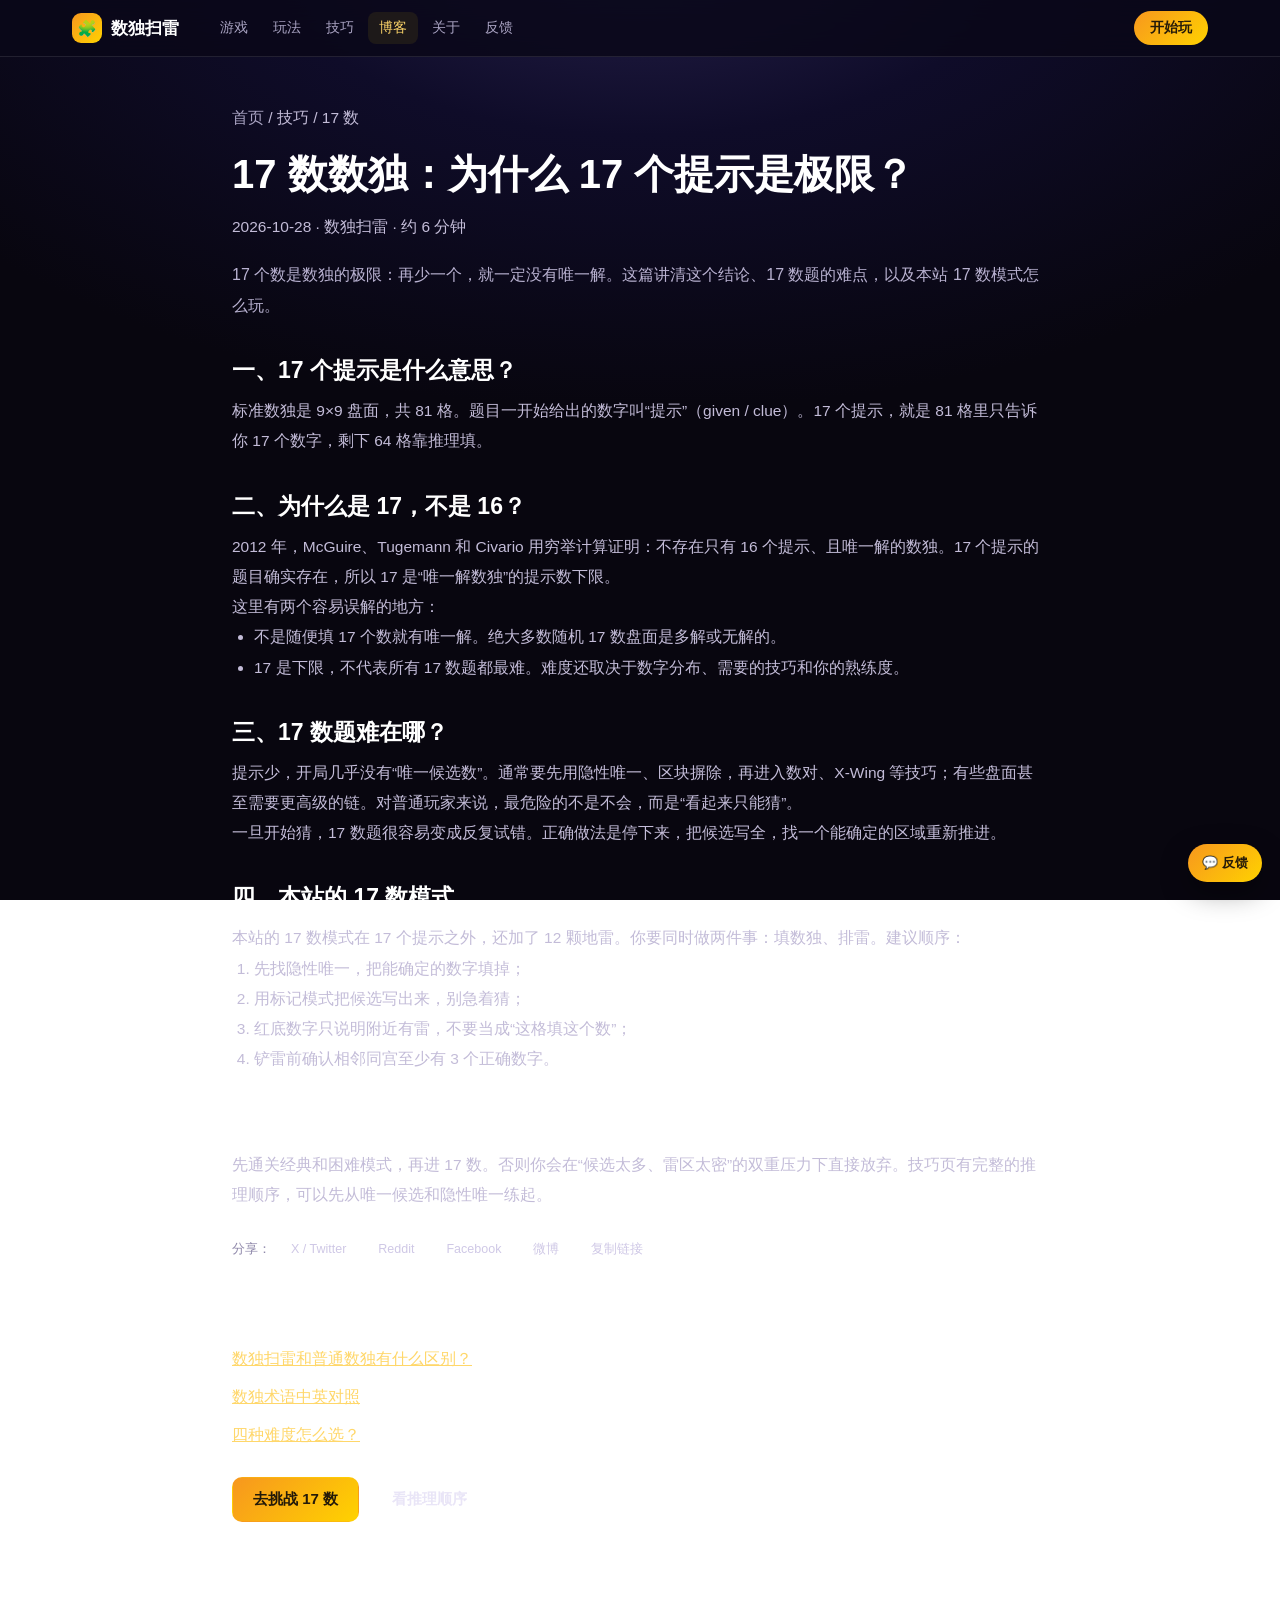
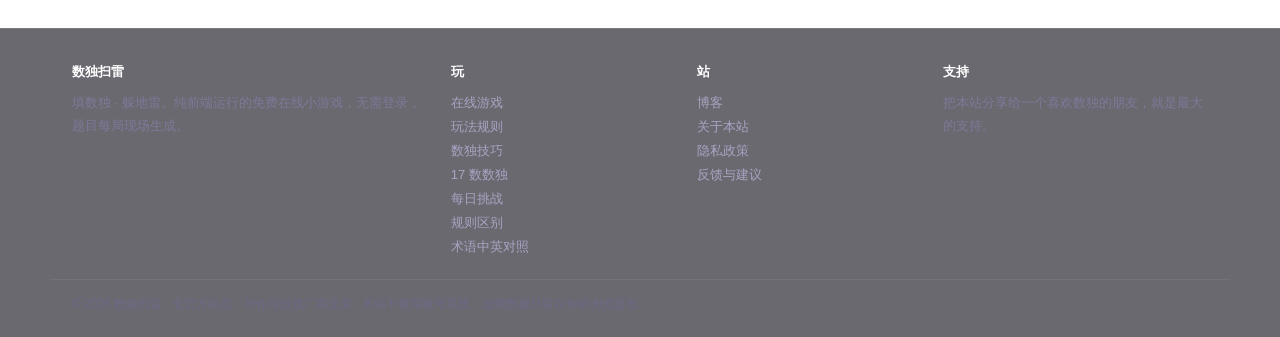
==== 17-clues.html @ 23519e58 "feat: 数独扫雷根域名版（vocabfan.online）" ====
<!DOCTYPE html>
<html lang="zh-CN" data-lang="zh">
<head>
<meta charset="UTF-8">
<meta name="viewport" content="width=device-width, initial-scale=1.0">
<title>17 数数独：为什么 17 个提示是极限？| 数独扫雷</title>
<meta name="description" content="17 数数独为什么特殊？16 个提示为什么不可能有唯一解？这篇讲清 17 数下限、难度来源和本站 17 数模式的玩法。">
<meta name="robots" content="index,follow">
<meta name="google-site-verification" content="fCkfI7h9OU4tstCwhGj9X18s-qxIKQ5c6J4GNo-vES8">
<link rel="canonical" href="https://vocabfan.online/17-clues.html">
<link rel="alternate" type="application/rss+xml" title="数独扫雷博客 RSS" href="https://vocabfan.online/feed.xml">
<meta name="theme-color" content="#0f0c29">
<link rel="icon" type="image/svg+xml" href="assets/favicon.svg">
<link rel="icon" type="image/png" sizes="64x64" href="assets/favicon-64.png">
<link rel="apple-touch-icon" sizes="180x180" href="assets/apple-touch-icon.png">
<meta property="og:site_name" content="数独扫雷">
<meta property="og:type" content="article">
<meta property="og:locale" content="zh_CN">
<meta property="og:title" content="17 数数独：为什么 17 个提示是极限？| 数独扫雷">
<meta property="og:description" content="17 数数独为什么特殊？16 个提示为什么不可能有唯一解？这篇讲清 17 数下限、难度来源和本站 17 数模式的玩法。">
<meta property="og:url" content="https://vocabfan.online/17-clues.html">
<meta property="og:image" content="https://vocabfan.online/assets/og-17.jpg">
<meta property="og:image:width" content="1200">
<meta property="og:image:height" content="630">
<meta name="twitter:card" content="summary_large_image">
<meta name="twitter:title" content="17 数数独：为什么 17 个提示是极限？| 数独扫雷">
<meta name="twitter:description" content="17 数数独为什么特殊？16 个提示为什么不可能有唯一解？这篇讲清 17 数下限、难度来源和本站 17 数模式的玩法。">
<meta name="twitter:image" content="https://vocabfan.online/assets/og-17.jpg">
<link rel="stylesheet" href="style.css?v=3">
<script type="application/ld+json">{"@context":"https://schema.org","@type":"Article","headline":"17 数数独：为什么 17 个提示是极限？","description":"17 数下限的由来、17 数题的难点，以及数独扫雷 17 数模式的玩法。","inLanguage":"zh-CN","datePublished":"2026-10-28","dateModified":"2026-10-28","author":{"@type":"Organization","name":"数独扫雷"},"mainEntityOfPage":"https://vocabfan.online/17-clues.html"}</script>
<!-- Google AdSense：拿到发布商 ID 后，在 build-sudoku.mjs 顶部填入 ADSENSE_PUB_ID 并重建，脚本会自动出现在这里 -->
<!-- <script async src="https://pagead2.googlesyndication.com/pagead/js/adsbygoogle.js?client=ca-pub-XXXXXXXXXXXXXXXX" crossorigin="anonymous"></script> -->
</head>
<body>
<header class="site-header">
  <div class="site-header__inner">
    <a class="brand" href="index.html"><span class="brand__mark">🧩</span><span>数独扫雷</span></a>
    <nav class="site-nav" aria-label="主导航">
      <a href="index.html">游戏</a>
      <a href="how-to-play.html">玩法</a>
      <a href="strategies.html">技巧</a>
      <a href="blog.html" class="active" aria-current="page">博客</a>
      <a href="about.html">关于</a>
      <a href="feedback.html">反馈</a>
    </nav>
    <a class="header-cta" href="index.html#game">开始玩</a>
  </div>
</header>
<main class="page">
  <p class="crumbs"><a href="index.html">首页</a> / 技巧 / 17 数</p>
  <h1>17 数数独：为什么 17 个提示是极限？</h1>
  <p class="article-meta">2026-10-28 · 数独扫雷 · 约 6 分钟</p>
  <p class="page-lead">17 个数是数独的极限：再少一个，就一定没有唯一解。这篇讲清这个结论、17 数题的难点，以及本站 17 数模式怎么玩。</p>

  <h2>一、17 个提示是什么意思？</h2>
  <p>标准数独是 9×9 盘面，共 81 格。题目一开始给出的数字叫“提示”（given / clue）。17 个提示，就是 81 格里只告诉你 17 个数字，剩下 64 格靠推理填。</p>

  <h2>二、为什么是 17，不是 16？</h2>
  <p>2012 年，McGuire、Tugemann 和 Civario 用穷举计算证明：不存在只有 16 个提示、且唯一解的数独。17 个提示的题目确实存在，所以 17 是“唯一解数独”的提示数下限。</p>
  <p>这里有两个容易误解的地方：</p>
  <ul>
    <li>不是随便填 17 个数就有唯一解。绝大多数随机 17 数盘面是多解或无解的。</li>
    <li>17 是下限，不代表所有 17 数题都最难。难度还取决于数字分布、需要的技巧和你的熟练度。</li>
  </ul>

  <h2>三、17 数题难在哪？</h2>
  <p>提示少，开局几乎没有“唯一候选数”。通常要先用隐性唯一、区块摒除，再进入数对、X-Wing 等技巧；有些盘面甚至需要更高级的链。对普通玩家来说，最危险的不是不会，而是“看起来只能猜”。</p>
  <p>一旦开始猜，17 数题很容易变成反复试错。正确做法是停下来，把候选写全，找一个能确定的区域重新推进。</p>

  <div class="ad-slot" data-ad-slot="articleMid"></div>

  <h2>四、本站的 17 数模式</h2>
  <p>本站的 17 数模式在 17 个提示之外，还加了 12 颗地雷。你要同时做两件事：填数独、排雷。建议顺序：</p>
  <ol>
    <li>先找隐性唯一，把能确定的数字填掉；</li>
    <li>用标记模式把候选写出来，别急着猜；</li>
    <li>红底数字只说明附近有雷，不要当成“这格填这个数”；</li>
    <li>铲雷前确认相邻同宫至少有 3 个正确数字。</li>
  </ol>

  <h2>五、想挑战 17 数，先做什么？</h2>
  <p>先通关经典和困难模式，再进 17 数。否则你会在“候选太多、雷区太密”的双重压力下直接放弃。技巧页有完整的推理顺序，可以先从唯一候选和隐性唯一练起。</p>

  <div class="share">
    <span>分享：</span>
    <a href="https://twitter.com/intent/tweet?text=17%20%E6%95%B0%E6%95%B0%E7%8B%AC%EF%BC%9A%E4%B8%BA%E4%BB%80%E4%B9%88%2017%20%E4%B8%AA%E6%8F%90%E7%A4%BA%E6%98%AF%E6%9E%81%E9%99%90%EF%BC%9F&amp;url=https%3A%2F%2Fvocabfan.online%2F17-clues.html" target="_blank" rel="noopener">X / Twitter</a>
    <a href="https://www.reddit.com/submit?url=https%3A%2F%2Fvocabfan.online%2F17-clues.html&amp;title=17%20%E6%95%B0%E6%95%B0%E7%8B%AC%EF%BC%9A%E4%B8%BA%E4%BB%80%E4%B9%88%2017%20%E4%B8%AA%E6%8F%90%E7%A4%BA%E6%98%AF%E6%9E%81%E9%99%90%EF%BC%9F" target="_blank" rel="noopener">Reddit</a>
    <a href="https://www.facebook.com/sharer/sharer.php?u=https%3A%2F%2Fvocabfan.online%2F17-clues.html" target="_blank" rel="noopener">Facebook</a>
    <a href="https://service.weibo.com/share/share.php?url=https%3A%2F%2Fvocabfan.online%2F17-clues.html&amp;title=17%20%E6%95%B0%E6%95%B0%E7%8B%AC%EF%BC%9A%E4%B8%BA%E4%BB%80%E4%B9%88%2017%20%E4%B8%AA%E6%8F%90%E7%A4%BA%E6%98%AF%E6%9E%81%E9%99%90%EF%BC%9F" target="_blank" rel="noopener">微博</a>
    <button type="button" class="copy-link" data-url="https://vocabfan.online/17-clues.html">复制链接</button>
  </div>

  <h2>相关阅读</h2>
  <ul class="related">
    <li><a href="sudoku-minesweeper-difference.html">数独扫雷和普通数独有什么区别？</a></li>
    <li><a href="sudoku-terms.html">数独术语中英对照</a></li>
    <li><a href="difficulty-guide.html">四种难度怎么选？</a></li>
  </ul>

  <div class="ad-slot" data-ad-slot="articleEnd"></div>

  <div class="cta">
    <a class="btn btn--primary" href="index.html#game">去挑战 17 数</a>
    <a class="btn btn--ghost" href="strategies.html">看推理顺序</a>
  </div>
</main>
<footer class="site-footer">
  <div class="site-footer__inner">
    <div>
      <h4>数独扫雷</h4>
      <p>填数独 · 躲地雷。纯前端运行的免费在线小游戏，无需登录，题目每局现场生成。</p>
    </div>
    <div>
      <h4>玩</h4>
      <a href="index.html#game">在线游戏</a>
      <a href="how-to-play.html">玩法规则</a>
      <a href="strategies.html">数独技巧</a>
      <a href="17-clues.html">17 数数独</a>
      <a href="daily-sudoku.html">每日挑战</a>
      <a href="sudoku-minesweeper-difference.html">规则区别</a>
      <a href="sudoku-terms.html">术语中英对照</a>
    </div>
    <div>
      <h4>站</h4>
      <a href="blog.html">博客</a>
      <a href="about.html">关于本站</a>
      <a href="privacy.html">隐私政策</a>
      <a href="feedback.html">反馈与建议</a>
    </div>
    <div>
      <h4>支持</h4>
      <p>把本站分享给一个喜欢数独的朋友，就是最大的支持。</p>
    </div>
  </div>
  <div class="site-footer__bottom">© 2026 数独扫雷 · 非官方站点，与任何游戏厂商无关 · 本站不使用账号系统，游戏数据只留在你的浏览器里。</div>
</footer>
<a class="feedback-fab" href="feedback.html" aria-label="反馈与建议">💬 反馈</a>
<script>
document.querySelectorAll('.copy-link').forEach(function (btn) {
  btn.addEventListener('click', function () {
    var url = btn.getAttribute('data-url');
    function done() {
      btn.textContent = '已复制';
      setTimeout(function () { btn.textContent = '复制链接'; }, 1500);
    }
    function fallback() {
      var ta = document.createElement('textarea');
      ta.value = url;
      document.body.appendChild(ta);
      ta.select();
      try { document.execCommand('copy'); done(); } catch (e) {}
      document.body.removeChild(ta);
    }
    if (navigator.clipboard && navigator.clipboard.writeText) {
      navigator.clipboard.writeText(url).then(done, fallback);
    } else fallback();
  });
});
</script>
</body>
</html>
---- style.css ----
* {
    margin: 0;
    padding: 0;
    box-sizing: border-box;
}

body {
    font-family: 'Segoe UI', 'Microsoft YaHei', sans-serif;
    background: linear-gradient(135deg, #0f0c29, #302b63, #24243e);
    min-height: 100vh;
    display: flex;
    justify-content: center;
    align-items: center;
    color: #fff;
}

.container {
    background: rgba(255, 255, 255, 0.05);
    backdrop-filter: blur(20px);
    border-radius: 24px;
    padding: 24px;
    box-shadow: 0 25px 50px rgba(0, 0, 0, 0.5);
    border: 1px solid rgba(255, 255, 255, 0.1);
    max-width: 520px;
    width: 100%;
}

h1 {
    text-align: center;
    font-size: 26px;
    margin-bottom: 6px;
    background: linear-gradient(90deg, #f7971e, #ffd200);
    -webkit-background-clip: text;
    -webkit-text-fill-color: transparent;
    background-clip: text;
}

.subtitle {
    text-align: center;
    color: rgba(255, 255, 255, 0.5);
    font-size: 12px;
    margin-bottom: 14px;
}

/* 难度选择 */
.difficulty-selector {
    display: flex;
    gap: 6px;
    justify-content: center;
    margin-bottom: 14px;
}

.diff-btn {
    padding: 6px 16px;
    border: 1px solid rgba(255, 255, 255, 0.2);
    border-radius: 20px;
    background: transparent;
    color: rgba(255, 255, 255, 0.7);
    cursor: pointer;
    font-size: 13px;
    transition: all 0.3s;
    font-family: inherit;
}

.diff-btn:hover {
    background: rgba(255, 255, 255, 0.1);
    color: #fff;
}

.diff-btn.active {
    background: linear-gradient(135deg, #f7971e, #ffd200);
    color: #1a1a2e;
    border-color: transparent;
    font-weight: 600;
}

/* 游戏信息栏 */
.game-info {
    display: flex;
    justify-content: space-between;
    align-items: center;
    margin-bottom: 10px;
    padding: 0 2px;
}

.info-item {
    display: flex;
    align-items: center;
    gap: 4px;
    font-size: 13px;
    color: rgba(255, 255, 255, 0.8);
}

.info-item .icon {
    font-size: 16px;
}

.info-item .value {
    font-weight: 600;
    color: #ffd200;
    min-width: 18px;
    text-align: center;
}

/* 数独网格 */
.sudoku-grid {
    display: grid;
    grid-template-columns: repeat(9, 1fr);
    gap: 1px;
    background: rgba(255, 255, 255, 0.15);
    border: 2px solid rgba(255, 255, 255, 0.3);
    border-radius: 8px;
    overflow: hidden;
    aspect-ratio: 1;
    margin-bottom: 10px;
}

.cell {
    background: rgba(255, 255, 255, 0.05);
    display: flex;
    align-items: center;
    justify-content: center;
    font-size: 20px;
    font-weight: 500;
    cursor: pointer;
    transition: all 0.15s;
    position: relative;
    user-select: none;
    aspect-ratio: 1;
}

.cell:hover {
    background: rgba(255, 255, 255, 0.12);
}

.cell.selected {
    background: rgba(255, 215, 0, 0.25) !important;
    box-shadow: inset 0 0 0 2px #ffd200;
}

/* 给定数字（题目）- 白色粗体 */
.cell.given {
    color: #ffffff;
    font-weight: 700;
}

/* 玩家填的数字 - 绿色区分 */
.cell.player {
    color: #4caf50;
    font-weight: 600;
}

/* 检查出的错误数字标红（红字=错误，与红底=雷数警示区分） */
.sudoku-grid .cell.player.checked-wrong {
    color: #ef5350;
    font-weight: 700;
}

/* 数独语法冲突标红（同行/列/宫重复） */
.sudoku-grid .cell.player.conflict {
    color: #ef5350;
    font-weight: 700;
    animation: conflictPulse 0.6s ease;
}

@keyframes conflictPulse {
    0%, 100% { background: rgba(255, 0, 0, 0.1); }
    50% { background: rgba(255, 0, 0, 0.3); }
}

/* 红色背景提示 = 该数字等于相邻格子中的雷数
   文字颜色保持身份色（白=题目 / 绿=已填），与"红字=错误"区分开 */
.sudoku-grid .cell.hint {
    background: rgba(255, 0, 0, 0.25);
    font-weight: 700;
}

.sudoku-grid .cell.player.hint {
    color: #7ee68a;
}

/* 放大镜检查通过的宫 - 整宫淡绿背景 */
.sudoku-grid .cell.box-correct {
    background: rgba(76, 175, 80, 0.16);
}

/* 宫左上角的检查结果徽标（✅ 通过 / ❌ 有错误） */
.sudoku-grid .cell.box-correct-tl::after {
    content: '✅';
    position: absolute;
    top: 0;
    left: 1px;
    font-size: 10px;
    line-height: 1.2;
}

.sudoku-grid .cell.box-wrong-tl::after {
    content: '❌';
    position: absolute;
    top: 0;
    left: 1px;
    font-size: 10px;
    line-height: 1.2;
}

/* 已铲除地雷的格子 - 蓝色背景 */
.sudoku-grid .cell.shoveled {
    background: rgba(33, 150, 243, 0.3);
}

.sudoku-grid .cell.shoveled::after {
    content: '✓';
    position: absolute;
    top: 0;
    right: 2px;
    font-size: 11px;
    font-weight: bold;
    color: #81d4fa;
}

/* 3x3 宫格边框 */
.cell:nth-child(3n) {
    border-right: 2px solid rgba(255, 255, 255, 0.3);
}

.cell:nth-child(9n) {
    border-right: none;
}

.cell:nth-child(n+19):nth-child(-n+27) {
    border-bottom: 2px solid rgba(255, 255, 255, 0.3);
}

.cell:nth-child(n+46):nth-child(-n+54) {
    border-bottom: 2px solid rgba(255, 255, 255, 0.3);
}

/* 标记模式 - 格子内9宫格虚线 */
.cell.mark-mode {
    cursor: cell;
}

.cell .mark-grid {
    position: absolute;
    top: 0;
    left: 0;
    width: 100%;
    height: 100%;
    display: grid;
    grid-template-columns: repeat(3, 1fr);
    grid-template-rows: repeat(3, 1fr);
    pointer-events: none;
}

.cell .mark-cell {
    display: flex;
    align-items: center;
    justify-content: center;
    font-size: 8px;
    color: rgba(255, 255, 255, 0.4);
    pointer-events: auto;
    cursor: pointer;
    border: 0.5px solid rgba(255, 255, 255, 0.08);
    border-radius: 1px;
    transition: background 0.1s;
}

.cell .mark-cell:hover {
    background: rgba(255, 255, 255, 0.1);
}

.cell .mark-cell.active {
    color: rgba(255, 255, 255, 0.7);
    font-weight: 600;
}

/* 非标记模式下，有标记数字的格子显示紧凑小数字 - 3x3 grid 固定位置 */
.cell .marks-compact {
    position: absolute;
    top: 0;
    left: 0;
    width: 100%;
    height: 100%;
    display: grid;
    grid-template-columns: repeat(3, 1fr);
    grid-template-rows: repeat(3, 1fr);
    padding: 1px;
    pointer-events: none;
}

.cell .marks-compact .mark-num {
    display: flex;
    align-items: center;
    justify-content: center;
    font-size: 7px;
    color: rgba(255, 255, 255, 0.5);
    line-height: 1;
}

/* 数字键盘 + 缩略图 合并区域 - 同一个大方框 */
.numpad-thumbnail-area {
    display: flex;
    flex-direction: column;
    gap: 3px;
    margin-bottom: 8px;
    background: rgba(255, 255, 255, 0.05);
    border: 1px solid rgba(255, 255, 255, 0.12);
    border-radius: 10px;
    padding: 4px;
}

/* 数字键盘 - 每个按钮内嵌缩略图 */
.numpad {
    display: grid;
    grid-template-columns: repeat(3, 1fr);
    gap: 4px;
}

.num-btn-wrapper {
    display: flex;
    flex-direction: column;
    align-items: center;
    gap: 1px;
    background: rgba(255, 255, 255, 0.05);
    border: 1px solid rgba(255, 255, 255, 0.12);
    border-radius: 8px;
    padding: 3px 3px 2px;
    cursor: pointer;
    transition: all 0.2s;
}

.num-btn-wrapper:hover {
    background: rgba(255, 255, 255, 0.15);
    transform: translateY(-1px);
}

.num-btn-wrapper:active {
    transform: translateY(0);
}

.num-btn-wrapper .num-label {
    font-size: 18px;
    font-weight: 700;
    color: #fff;
    line-height: 1.1;
    pointer-events: none;
}

/* 每个数字按钮对应的缩略图（3x3宫格分布图：每个小格代表一个3x3宫） */
.num-thumb {
    width: 18%;
    aspect-ratio: 1;
    display: grid;
    grid-template-columns: repeat(3, 1fr);
    grid-template-rows: repeat(3, 1fr);
    gap: 1px;
    padding: 2px;
    background: rgba(255, 255, 255, 0.03);
    border-radius: 4px;
    transition: all 0.2s;
    position: relative;
    border: 1.5px solid transparent;
}

.num-thumb .nt-cell {
    border-radius: 1px;
    background: transparent;
}

.num-thumb .nt-cell.filled {
    background: rgba(255, 255, 255, 0.5);
}

.num-thumb .nt-cell.given {
    background: rgba(255, 255, 255, 0.7);
}

/* 擦除按钮单独一行 */
.num-btn-wrapper.erase-wrapper {
    grid-column: 1 / -1;
    flex-direction: row;
    justify-content: center;
    padding: 6px;
    background: rgba(239, 83, 80, 0.2);
    border-color: rgba(239, 83, 80, 0.3);
}

.num-btn-wrapper.erase-wrapper:hover {
    background: rgba(239, 83, 80, 0.35);
}

.num-btn-wrapper.erase-wrapper .num-label {
    color: #ef5350;
    font-size: 14px;
}

/* 操作按钮 */
.action-bar {
    display: flex;
    gap: 6px;
    justify-content: center;
    flex-wrap: wrap;
}

.action-btn {
    padding: 8px 12px;
    border: none;
    border-radius: 10px;
    font-size: 12px;
    font-weight: 600;
    cursor: pointer;
    transition: all 0.3s;
    font-family: inherit;
    flex: 1;
    min-width: 70px;
    white-space: nowrap;
}

.action-btn:hover {
    transform: translateY(-2px);
}

.action-btn.new-game {
    background: linear-gradient(135deg, #667eea, #764ba2);
    color: #fff;
}

.action-btn.new-game:hover {
    box-shadow: 0 8px 25px rgba(102, 126, 234, 0.4);
}

.action-btn.mark-btn {
    background: linear-gradient(135deg, #3498db, #2980b9);
    color: #fff;
}

.action-btn.mark-btn.active {
    background: linear-gradient(135deg, #1abc9c, #16a085);
}

.action-btn.magnify-btn {
    background: linear-gradient(135deg, #9b59b6, #8e44ad);
    color: #fff;
    cursor: default;
}

.action-btn.magnify-btn.can-use {
    cursor: pointer;
}

.action-btn.magnify-btn.can-use:hover {
    box-shadow: 0 8px 25px rgba(155, 89, 182, 0.4);
}

.action-btn.magnify-btn.active {
    background: linear-gradient(135deg, #00e676, #00c853);
    box-shadow: 0 0 20px rgba(0, 230, 118, 0.4);
}

/* 失败弹窗 - 爆炸效果 */
.cell.exploded {
    background: rgba(255, 0, 0, 0.6) !important;
    animation: explode 0.5s ease;
}

@keyframes explode {
    0% { transform: scale(1); }
    50% { transform: scale(1.3); }
    100% { transform: scale(1); }
}

.cell.exploded::after {
    content: '💥';
    font-size: 18px;
    position: absolute;
}

/* 胜利弹窗 */
.modal-overlay {
    display: none;
    position: fixed;
    top: 0;
    left: 0;
    right: 0;
    bottom: 0;
    background: rgba(0, 0, 0, 0.7);
    backdrop-filter: blur(8px);
    justify-content: center;
    align-items: center;
    z-index: 1000;
}

.modal-overlay.show {
    display: flex;
}

.modal {
    background: linear-gradient(135deg, #1a1a2e, #16213e);
    border-radius: 24px;
    padding: 36px;
    text-align: center;
    border: 1px solid rgba(255, 255, 255, 0.1);
    box-shadow: 0 30px 60px rgba(0, 0, 0, 0.5);
    max-width: 380px;
    width: 90%;
    animation: modalIn 0.4s ease;
}

@keyframes modalIn {
    from {
        opacity: 0;
        transform: scale(0.8) translateY(20px);
    }
    to {
        opacity: 1;
        transform: scale(1) translateY(0);
    }
}

.modal .trophy {
    font-size: 56px;
    margin-bottom: 12px;
}

.modal h2 {
    font-size: 26px;
    margin-bottom: 6px;
    background: linear-gradient(90deg, #f7971e, #ffd200);
    -webkit-background-clip: text;
    -webkit-text-fill-color: transparent;
    background-clip: text;
}

.modal p {
    color: rgba(255, 255, 255, 0.6);
    margin-bottom: 20px;
    font-size: 14px;
}

.modal .action-btn {
    padding: 10px 36px;
    font-size: 15px;
}

/* 自定义提示弹窗（替代 alert） */
.toast-overlay {
    display: none;
    position: fixed;
    top: 0;
    left: 0;
    right: 0;
    bottom: 0;
    background: rgba(0, 0, 0, 0.5);
    backdrop-filter: blur(4px);
    justify-content: center;
    align-items: center;
    z-index: 999;
    cursor: pointer;
}

.toast-overlay.show {
    display: flex;
}

.toast-box {
    background: linear-gradient(135deg, #1a1a2e, #16213e);
    border-radius: 16px;
    padding: 28px 32px;
    text-align: center;
    border: 1px solid rgba(255, 255, 255, 0.1);
    box-shadow: 0 20px 40px rgba(0, 0, 0, 0.5);
    max-width: 340px;
    width: 90%;
    animation: modalIn 0.3s ease;
    cursor: default;
}

.toast-box .toast-icon {
    font-size: 36px;
    margin-bottom: 10px;
}

.toast-box .toast-msg {
    color: rgba(255, 255, 255, 0.85);
    font-size: 15px;
    margin-bottom: 18px;
    line-height: 1.5;
}

.toast-box .toast-btn {
    padding: 8px 28px;
    border: none;
    border-radius: 20px;
    background: linear-gradient(135deg, #667eea, #764ba2);
    color: #fff;
    font-size: 14px;
    font-weight: 600;
    cursor: pointer;
    font-family: inherit;
    transition: all 0.2s;
}

.toast-box .toast-btn:hover {
    transform: translateY(-1px);
    box-shadow: 0 4px 15px rgba(102, 126, 234, 0.4);
}

/* 标题行：规则按钮 + 标题 */
.header-row {
    display: flex;
    align-items: center;
    justify-content: space-between;
    margin-bottom: 6px;
}

.rules-btn {
    background: rgba(255, 255, 255, 0.1);
    border: 1px solid rgba(255, 255, 255, 0.2);
    border-radius: 20px;
    color: rgba(255, 255, 255, 0.8);
    cursor: pointer;
    font-size: 13px;
    padding: 4px 12px;
    font-family: inherit;
    transition: all 0.2s;
    white-space: nowrap;
}

.rules-btn:hover {
    background: rgba(255, 255, 255, 0.2);
    color: #fff;
}

/* 规则弹窗内容 */
.rules-modal .rules-content {
    text-align: left;
    max-height: 50vh;
    overflow-y: auto;
    margin: 12px 0;
    padding: 0 8px;
}

.rules-modal .rules-content p {
    color: rgba(255, 255, 255, 0.85);
    font-size: 13px;
    line-height: 1.7;
    margin-bottom: 10px;
}

.rules-modal .rules-content strong {
    color: #ffd200;
}

/* 选中格子时，同行/列/宫变亮 */
.cell.related {
    background: rgba(255, 255, 255, 0.08);
}

/* 选中数字时，所有相同数字高亮 */
.cell.highlighted {
    background: rgba(255, 215, 0, 0.12);
}

/* 数字键盘上对应数字高亮 */
.num-btn-wrapper.highlighted {
    background: rgba(255, 215, 0, 0.15);
    border-color: rgba(255, 215, 0, 0.3);
}

/* 长按铲雷：按住空格子时的环形填充进度动画（0.6秒与计时器同步） */
.sudoku-grid .cell.pressing::before {
    content: '';
    position: absolute;
    top: 0;
    right: 0;
    bottom: 0;
    left: 0;
    background: rgba(243, 156, 18, 0.4);
    clip-path: circle(0% at 50% 50%);
    animation: pressFill 0.6s linear forwards;
    pointer-events: none;
}

@keyframes pressFill {
    to { clip-path: circle(75% at 50% 50%); }
}

/* 颜色图例 */
.legend {
    display: flex;
    justify-content: center;
    flex-wrap: wrap;
    gap: 3px 12px;
    font-size: 11px;
    color: rgba(255, 255, 255, 0.65);
    margin-bottom: 8px;
}

.legend .lg {
    display: inline-flex;
    align-items: center;
    gap: 4px;
}

.legend .lg::before {
    content: '';
    width: 9px;
    height: 9px;
    border-radius: 3px;
    flex-shrink: 0;
}

.lg-given::before { background: #e0e0e0; }
.lg-player::before { background: #4caf50; }
.lg-hint::before { background: rgba(255, 0, 0, 0.55); }
.lg-wrong { color: #ef5350; }
.lg-wrong::before { background: transparent; border: 1.5px solid #ef5350; }
.lg-shoveled::before { background: rgba(33, 150, 243, 0.65); }

/* 响应式 */
@media (max-width: 480px) {
    .container {
        padding: 14px;
        border-radius: 14px;
    }
    h1 {
        font-size: 20px;
    }
    .cell {
        font-size: 16px;
    }
    .cell .mark-cell {
        font-size: 7px;
    }
    .cell .marks-compact .mark-num {
        font-size: 6px;
    }
    .num-btn-wrapper .num-label {
        font-size: 17px;
    }
    .diff-btn {
        padding: 5px 12px;
        font-size: 12px;
    }
    .legend {
        font-size: 10px;
        gap: 2px 8px;
    }
    .action-btn {
        font-size: 11px;
        padding: 7px 8px;
        min-width: 55px;
    }
}

/* ===== 站点外壳（在游戏样式之后覆盖） ===== */
:root{--gold:#f7b733;--gold2:#ffd200;--text:#ece9f7;--muted:#a9a3c2;--line:rgba(255,255,255,.1)}
html{scroll-behavior:smooth}
body{display:block;background:radial-gradient(900px 500px at 50% -10%,#2a2450 0,#0f0c29 45%,#08060f 100%) fixed;min-height:100vh;padding:0;color:var(--text)}
.site-header{position:sticky;top:0;z-index:60;background:rgba(10,8,24,.84);backdrop-filter:blur(14px);border-bottom:1px solid var(--line)}
.site-header__inner{max-width:1180px;margin:0 auto;padding:11px 22px;display:flex;align-items:center;gap:20px}
.brand{display:flex;align-items:center;gap:9px;color:#fff;text-decoration:none;font-weight:800;font-size:17px;white-space:nowrap}
.brand__mark{width:30px;height:30px;display:grid;place-items:center;border-radius:9px;background:linear-gradient(135deg,#f7971e,#ffd200);font-size:16px}
.site-nav{display:flex;gap:3px;margin-left:10px}
.site-nav a{color:var(--muted);text-decoration:none;font-size:14px;padding:7px 11px;border-radius:8px}
.site-nav a:hover{color:#fff;background:rgba(255,255,255,.06)}
.site-nav a.active{color:#ffd76a;background:rgba(255,210,0,.08)}
.header-cta{margin-left:auto;background:linear-gradient(135deg,#f7971e,#ffd200);color:#241a09;text-decoration:none;font-weight:700;font-size:14px;padding:8px 16px;border-radius:999px;white-space:nowrap}
.hero{position:relative;padding:36px 22px 8px;background:url(assets/hero-bg.jpg) center right/cover no-repeat}
.hero::before{content:"";position:absolute;inset:0;background:linear-gradient(90deg,rgba(8,6,16,.97) 0%,rgba(8,6,16,.9) 34%,rgba(8,6,16,.55) 68%,rgba(8,6,16,.25) 100%)}
.hero__inner{max-width:1180px;margin:0 auto;display:grid;grid-template-columns:minmax(0,1fr) 540px;gap:44px;align-items:start;position:relative;z-index:1}
.hero__copy{padding-top:30px;position:sticky;top:92px}
.badge{display:inline-block;font-size:11px;letter-spacing:.18em;color:#ffd76a;border:1px solid rgba(255,210,0,.28);background:rgba(255,210,0,.06);padding:5px 10px;border-radius:999px}
.hero h1{font-size:58px;line-height:1.05;margin:18px 0 14px;text-align:left;background:linear-gradient(90deg,#f7971e,#ffd200);-webkit-background-clip:text;background-clip:text;-webkit-text-fill-color:transparent}
.hero__lead{font-size:17px;line-height:1.9;color:#c9c2e0;max-width:520px}
.hero__actions{display:flex;gap:12px;flex-wrap:wrap;margin:24px 0}
.btn{display:inline-flex;align-items:center;justify-content:center;gap:8px;padding:12px 20px;border-radius:10px;text-decoration:none;font-weight:700;font-size:15px;border:1px solid transparent;cursor:pointer;font-family:inherit}
.btn--primary{background:linear-gradient(135deg,#f7971e,#ffd200);color:#241a09}
.btn--ghost{border-color:rgba(255,255,255,.18);color:#e9e5f7;background:rgba(255,255,255,.04)}
.hero__stats{display:flex;gap:36px;list-style:none;margin:26px 0 0;padding:0}
.hero__stats b{display:block;font-size:26px;color:#fff}
.hero__stats span{color:var(--muted);font-size:12px}
.hero__note{color:#7f7899;font-size:12px;margin-top:22px;line-height:1.8}
.hero__quick{margin-top:26px;border-top:1px solid var(--line);padding-top:20px;max-width:520px}
.hero__quick h2{font-size:12px;color:#ffd76a;margin:0 0 12px;letter-spacing:.16em;font-weight:700}
.hero__quick ol{list-style:none;padding:0;margin:0;display:grid;gap:11px}
.hero__quick li{display:flex;gap:11px;align-items:flex-start;font-size:13.5px;color:#a9a3c2;line-height:1.7}
.hero__quick li span{flex:0 0 22px;height:22px;border-radius:7px;display:grid;place-items:center;background:rgba(255,210,0,.1);border:1px solid rgba(255,210,0,.25);color:#ffd76a;font-size:11px;font-weight:700}
.hero__quick li b{display:block;color:#fff;font-size:13.5px;margin-bottom:1px}
.chips{display:flex;gap:7px;flex-wrap:wrap;margin-top:15px}
.chips span{font-size:11.5px;color:#cfc8e6;border:1px solid var(--line);background:rgba(255,255,255,.03);padding:4px 9px;border-radius:999px}
.hero__game{min-width:0}
.hero__game .container{max-width:540px;margin:0 auto;background:rgba(16,13,35,.9)}
.game-title{text-align:center;font-size:26px;margin-bottom:6px;background:linear-gradient(90deg,#f7971e,#ffd200);-webkit-background-clip:text;background-clip:text;-webkit-text-fill-color:transparent}
.difficulty-selector{flex-wrap:wrap}
.game-info{flex-wrap:wrap;gap:6px 10px}
.content{padding:42px 22px 8px}
.content__inner{max-width:900px;margin:0 auto}
.content h2{font-size:26px;margin:36px 0 12px;color:#fff}
.content h3{font-size:18px;color:#ffd76a;margin:22px 0 6px}
.content p,.content li{color:#c3bcd8;font-size:15.5px;line-height:1.95}
.content a{color:#ffd76a}
.content ul,.content ol{padding-left:22px}
.steps{list-style:none;padding:0;display:grid;gap:12px}
.steps li{background:rgba(255,255,255,.04);border:1px solid var(--line);border-radius:12px;padding:14px 16px}
.steps b{color:#ffd76a}
.mode-grid{display:grid;grid-template-columns:repeat(auto-fit,minmax(158px,1fr));gap:12px;margin:18px 0}
.mode{background:rgba(255,255,255,.04);border:1px solid var(--line);border-radius:12px;padding:14px}
.mode h3{margin:0 0 6px;font-size:16px;color:#fff}
.mode p{margin:0;font-size:13px;line-height:1.7;color:var(--muted)}
details{background:rgba(255,255,255,.03);border:1px solid var(--line);border-radius:12px;padding:14px 16px;margin:10px 0}
summary{cursor:pointer;color:#fff;font-weight:600}
details p{margin:10px 0 0;color:#b8b1cf}
.ad-slot{margin:26px auto;max-width:970px}
.ad-slot:empty{display:none}
.ad-slot::before{content:"广告";display:block;text-align:center;font-size:11px;letter-spacing:.08em;color:var(--muted);margin:0 0 6px}
.site-footer{border-top:1px solid var(--line);margin-top:50px;background:rgba(8,6,18,.6)}
.site-footer__inner{max-width:1180px;margin:0 auto;padding:34px 22px 20px;display:grid;grid-template-columns:1.6fr 1fr 1fr 1.2fr;gap:26px}
.site-footer h4{font-size:13px;color:#fff;margin:0 0 10px}
.site-footer a{display:block;color:var(--muted);text-decoration:none;font-size:13px;padding:3px 0}
.site-footer a:hover{color:#ffd76a}
.site-footer p{color:#7f7899;font-size:13px;line-height:1.8;margin:6px 0 0}
.site-footer__bottom{max-width:1180px;margin:0 auto;padding:14px 22px 22px;border-top:1px solid rgba(255,255,255,.06);color:#6f6888;font-size:12px;line-height:1.8}
.feedback-fab{position:fixed;right:18px;bottom:18px;z-index:70;display:inline-flex;align-items:center;gap:7px;padding:10px 14px;border-radius:999px;background:linear-gradient(135deg,#f7971e,#ffd200);color:#241a09;text-decoration:none;font-weight:700;font-size:13px;box-shadow:0 10px 28px rgba(0,0,0,.4)}
.page{max-width:860px;margin:0 auto;padding:46px 22px 30px}
.page h1{font-size:40px;text-align:left;margin-bottom:10px;background:none;-webkit-text-fill-color:#fff;color:#fff}
.page .page-lead{font-size:16px;color:#b9b2d1;line-height:1.9;margin-bottom:26px}
.page h2{font-size:23px;margin:34px 0 10px;color:#fff}
.page h3{font-size:17px;color:#ffd76a;margin:22px 0 6px}
.page p,.page li{color:#c3bcd8;line-height:1.95;font-size:15.5px}
.page ul,.page ol{padding-left:22px}
.page .card{background:rgba(255,255,255,.04);border:1px solid var(--line);border-radius:14px;padding:18px 20px;margin:14px 0}
.page .cta{display:flex;gap:12px;flex-wrap:wrap;margin:26px 0}
.page table{width:100%;border-collapse:collapse;margin:16px 0;font-size:14px}
.page th,.page td{border:1px solid var(--line);padding:9px 12px;text-align:left;color:#c3bcd8;vertical-align:top}
.page th{background:rgba(255,255,255,.05);color:#fff;font-weight:600}
.page .related{list-style:none;padding:0;display:grid;gap:8px;margin:14px 0 0}
.page .related a{color:#ffd76a}
.article-meta{color:#8f88aa;font-size:13px;margin:0 0 18px}
.share{display:flex;gap:8px;flex-wrap:wrap;align-items:center;margin:24px 0;font-size:13px;color:#8f88aa}
.share a,.share button{border:1px solid var(--line);background:rgba(255,255,255,.04);color:#cfc8e6;border-radius:8px;padding:6px 11px;text-decoration:none;font-size:12.5px;cursor:pointer;font-family:inherit}
.share a:hover,.share button:hover{border-color:#ffd76a;color:#ffd76a}
.blog-list{display:grid;gap:14px;margin:22px 0}
.blog-card{display:block;background:rgba(255,255,255,.04);border:1px solid var(--line);border-radius:14px;padding:18px 20px;text-decoration:none;color:inherit}
.blog-card:hover{border-color:#ffd76a}
.blog-tag{font-size:11px;color:#ffd76a;border:1px solid rgba(255,210,0,.28);background:rgba(255,210,0,.06);padding:3px 8px;border-radius:999px}
.blog-card h2{font-size:20px;margin:8px 0 6px;color:#fff}
.blog-card p{margin:0;color:#a9a3c2;font-size:14px;line-height:1.8}
.blog-date{display:block;margin-top:8px;color:#6f6888;font-size:12px}
.crumbs{font-size:13px;color:#7f7899;margin-bottom:14px}
.crumbs a{color:#a9a3c2;text-decoration:none}
.fb-wrap{max-width:860px;margin:0 auto;padding:40px 22px 30px}
.fb-top{display:flex;justify-content:space-between;align-items:center;gap:12px;flex-wrap:wrap;margin-bottom:18px}
.fb-back{color:#a9a3c2;text-decoration:none;font-size:14px}
.fb-lang{display:flex;gap:6px}
.fb-lang button{border:1px solid rgba(255,255,255,.16);background:rgba(255,255,255,.04);color:#cfc8e6;border-radius:8px;padding:6px 12px;cursor:pointer;font-size:13px}
.fb-lang button[aria-pressed="true"]{border-color:#ffd200;color:#ffd76a}
.fb-wrap h1{font-size:38px;margin:6px 0 8px;background:none;-webkit-text-fill-color:#fff;color:#fff;text-align:left}
.fb-lead{color:#b9b2d1;line-height:1.9;margin-bottom:18px}
.fb-note{background:rgba(255,210,0,.07);border:1px solid rgba(255,210,0,.22);color:#ffd76a;border-radius:12px;padding:12px 15px;font-size:14px;line-height:1.8;margin:16px 0 22px}
.fb-grid{display:grid;grid-template-columns:1fr 1fr;gap:14px}
.fb-card{background:rgba(255,255,255,.04);border:1px solid var(--line);border-radius:14px;padding:18px;margin:0 0 14px}
.fb-card h2{font-size:17px;color:#fff;margin:0 0 6px}
.fb-card p{color:#a9a3c2;font-size:13.5px;line-height:1.8;margin:0 0 12px}
.fb-mail{display:flex;align-items:center;justify-content:space-between;gap:10px;flex-wrap:wrap;background:rgba(0,0,0,.22);border:1px solid rgba(255,255,255,.08);border-radius:10px;padding:10px 12px;margin:8px 0}
.fb-mail code{font-size:13.5px;color:#fff}
.fb-btn{display:inline-flex;align-items:center;gap:6px;padding:9px 14px;border-radius:9px;background:linear-gradient(135deg,#f7971e,#ffd200);color:#241a09;text-decoration:none;font-weight:700;font-size:13px;border:0;cursor:pointer;font-family:inherit}
.fb-btn--ghost{background:rgba(255,255,255,.06);color:#e9e5f7;border:1px solid rgba(255,255,255,.16)}
.fb-textarea{width:100%;min-height:150px;border-radius:12px;border:1px solid rgba(255,255,255,.16);background:rgba(0,0,0,.25);color:#ece9f7;padding:13px 14px;font:14px/1.8 inherit;resize:vertical;box-sizing:border-box}
.fb-actions{display:flex;gap:10px;flex-wrap:wrap;margin-top:12px}
.fb-issues a{color:#ffd76a}
html[data-lang="zh"] [data-lang="en"],html[data-lang="en"] [data-lang="zh"]{display:none!important}
@media (max-width:980px){
 .hero__inner{grid-template-columns:1fr;gap:18px}
 .hero::before{background:linear-gradient(180deg,rgba(8,6,16,.97),rgba(8,6,16,.92))}
 .hero__copy{position:static;padding-top:0;text-align:center;margin:0 auto;max-width:680px}
 .hero h1{font-size:46px;text-align:center}
 .hero__lead{margin:0 auto}
 .hero__actions,.hero__stats{justify-content:center}
 .site-nav{display:none}
 .mode-grid{grid-template-columns:repeat(2,1fr)}
 .site-footer__inner{grid-template-columns:1fr 1fr}
}
@media (max-width:560px){
 .hero{padding:24px 12px 0}
 .hero h1{font-size:38px}
 .hero__game .container{max-width:100%;padding:14px;border-radius:14px}
 .content{padding:26px 16px 0}
 .content h2{font-size:22px}
 .page{padding:30px 16px 20px}
 .page h1,.fb-wrap h1{font-size:30px}
 .fb-wrap{padding:26px 16px 20px}
 .fb-grid{grid-template-columns:1fr}
 .site-footer__inner{grid-template-columns:1fr;gap:18px}
 .feedback-fab{right:10px;bottom:10px;padding:8px 11px;font-size:12px}
}
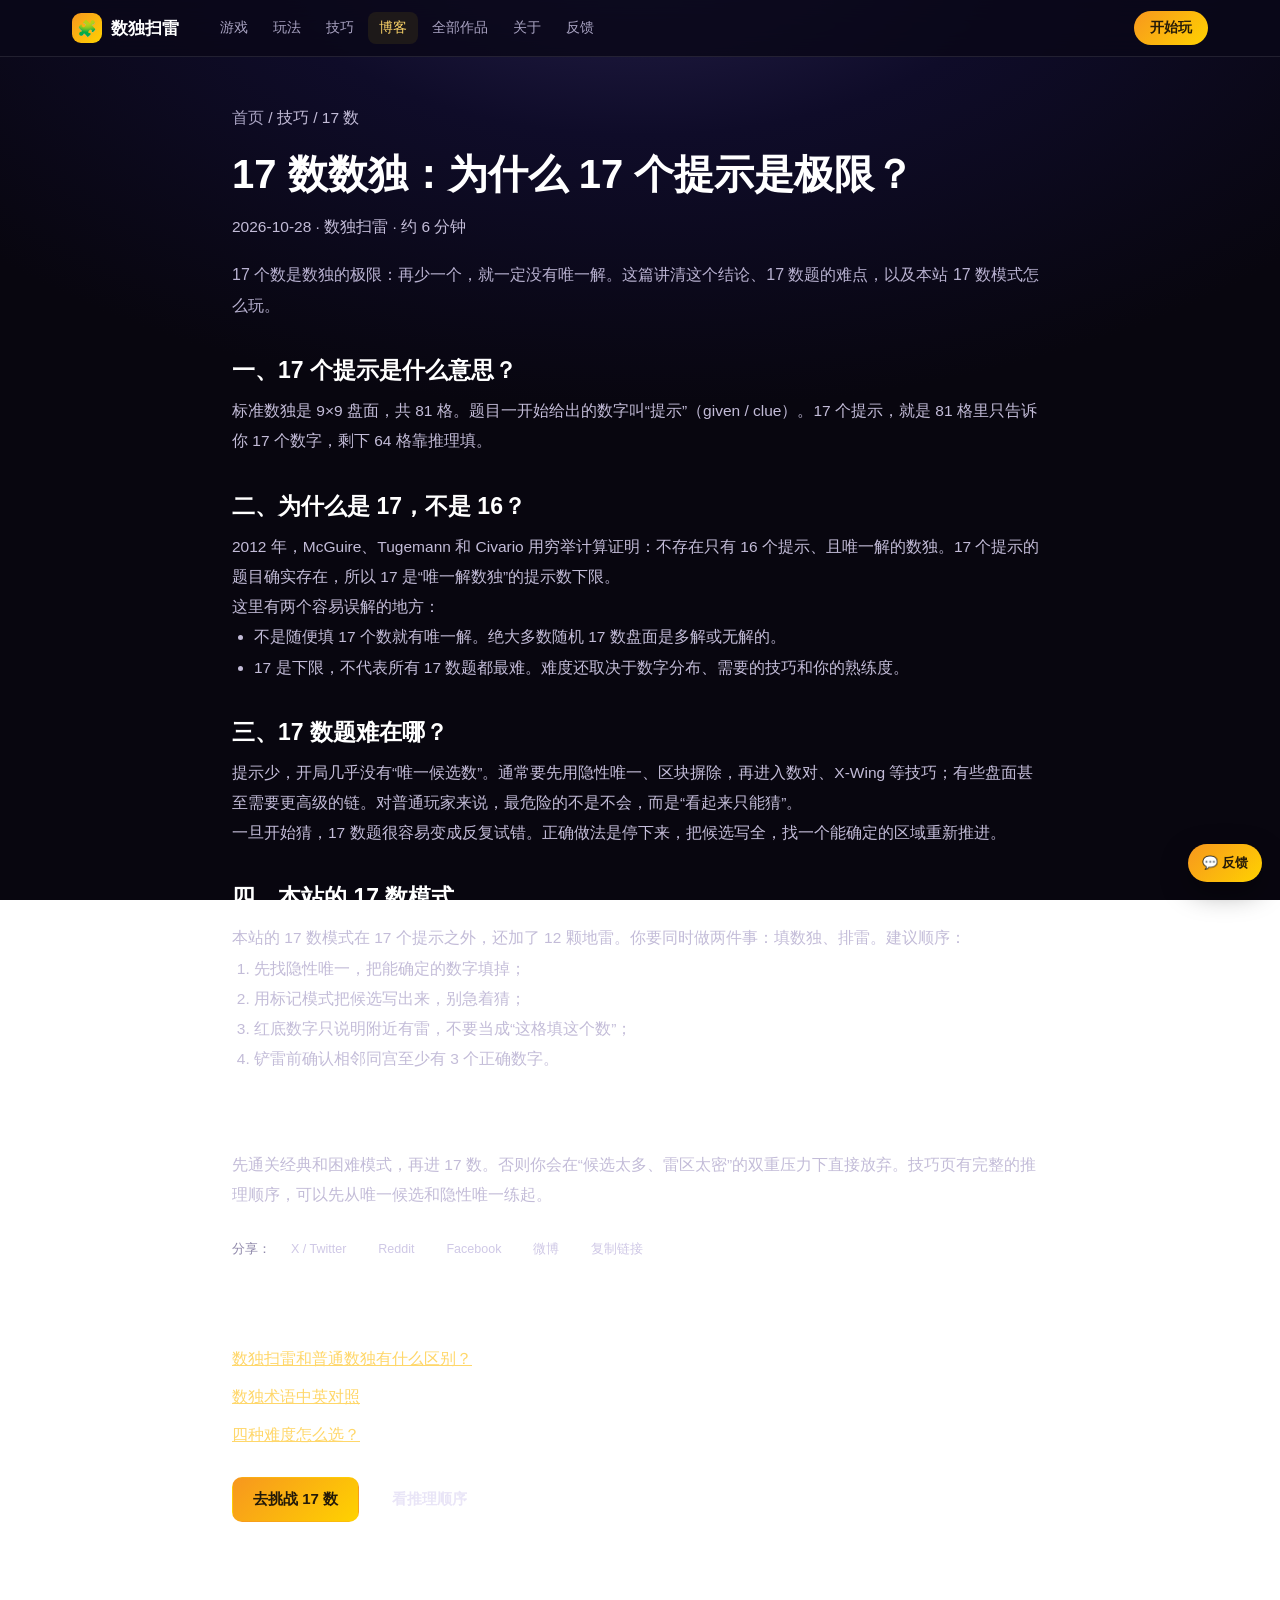
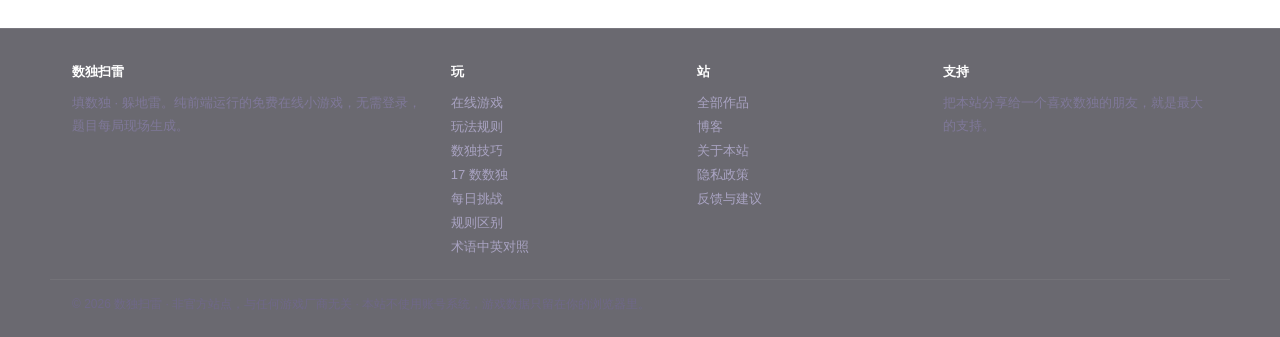
==== commit d3c2247d: "feat: 全部作品页 all.html" ====
--- a/17-clues.html
+++ b/17-clues.html
@@ -28,8 +28,7 @@
 <meta name="twitter:image" content="https://vocabfan.online/assets/og-17.jpg">
 <link rel="stylesheet" href="style.css?v=3">
 <script type="application/ld+json">{"@context":"https://schema.org","@type":"Article","headline":"17 数数独：为什么 17 个提示是极限？","description":"17 数下限的由来、17 数题的难点，以及数独扫雷 17 数模式的玩法。","inLanguage":"zh-CN","datePublished":"2026-10-28","dateModified":"2026-10-28","author":{"@type":"Organization","name":"数独扫雷"},"mainEntityOfPage":"https://vocabfan.online/17-clues.html"}</script>
-<!-- Google AdSense：拿到发布商 ID 后，在 build-sudoku.mjs 顶部填入 ADSENSE_PUB_ID 并重建，脚本会自动出现在这里 -->
-<!-- <script async src="https://pagead2.googlesyndication.com/pagead/js/adsbygoogle.js?client=ca-pub-XXXXXXXXXXXXXXXX" crossorigin="anonymous"></script> -->
+<script async src="https://pagead2.googlesyndication.com/pagead/js/adsbygoogle.js?client=ca-pub-4092161168689297" crossorigin="anonymous"></script>
 </head>
 <body>
 <header class="site-header">
@@ -40,6 +39,7 @@
       <a href="how-to-play.html">玩法</a>
       <a href="strategies.html">技巧</a>
       <a href="blog.html" class="active" aria-current="page">博客</a>
+      <a href="all.html">全部作品</a>
       <a href="about.html">关于</a>
       <a href="feedback.html">反馈</a>
     </nav>
@@ -122,6 +122,7 @@
     </div>
     <div>
       <h4>站</h4>
+      <a href="all.html">全部作品</a>
       <a href="blog.html">博客</a>
       <a href="about.html">关于本站</a>
       <a href="privacy.html">隐私政策</a>
--- a/style.css
+++ b/style.css
@@ -812,6 +812,16 @@
 summary{cursor:pointer;color:#fff;font-weight:600}
 details p{margin:10px 0 0;color:#b8b1cf}
 .ad-slot{margin:26px auto;max-width:970px}
+.all-grid{display:grid;grid-template-columns:repeat(auto-fill,minmax(270px,1fr));gap:14px;margin:24px 0}
+.all-card{display:flex;flex-direction:column;min-height:190px;padding:18px;border:1px solid var(--line);border-radius:14px;background:rgba(255,255,255,.035);text-decoration:none;transition:transform .16s ease,border-color .16s ease,background .16s ease}
+.all-card:hover{transform:translateY(-2px);border-color:rgba(255,210,0,.42);background:rgba(255,210,0,.055)}
+.all-card .all-top{display:flex;justify-content:space-between;align-items:center;gap:8px;margin-bottom:10px}
+.all-card .all-tag{font-size:11px;color:#ffd76a;border:1px solid rgba(255,210,0,.28);background:rgba(255,210,0,.07);border-radius:999px;padding:3px 8px}
+.all-card .all-arrow{color:#7f7899;font-size:15px}
+.all-card h3{font-size:19px;line-height:1.35;margin:0 0 7px;color:#fff}
+.all-card p{font-size:13px;line-height:1.65;color:var(--muted);margin:0}
+.all-card .all-url{margin-top:auto;padding-top:12px;font-size:11px;color:#6f6888;word-break:break-all}
+.all-note{margin:24px 0;padding:14px 16px;border:1px solid rgba(255,210,0,.22);background:rgba(255,210,0,.055);border-radius:12px;color:var(--muted);font-size:13px;line-height:1.8}
 .ad-slot:empty{display:none}
 .ad-slot::before{content:"广告";display:block;text-align:center;font-size:11px;letter-spacing:.08em;color:var(--muted);margin:0 0 6px}
 .site-footer{border-top:1px solid var(--line);margin-top:50px;background:rgba(8,6,18,.6)}
